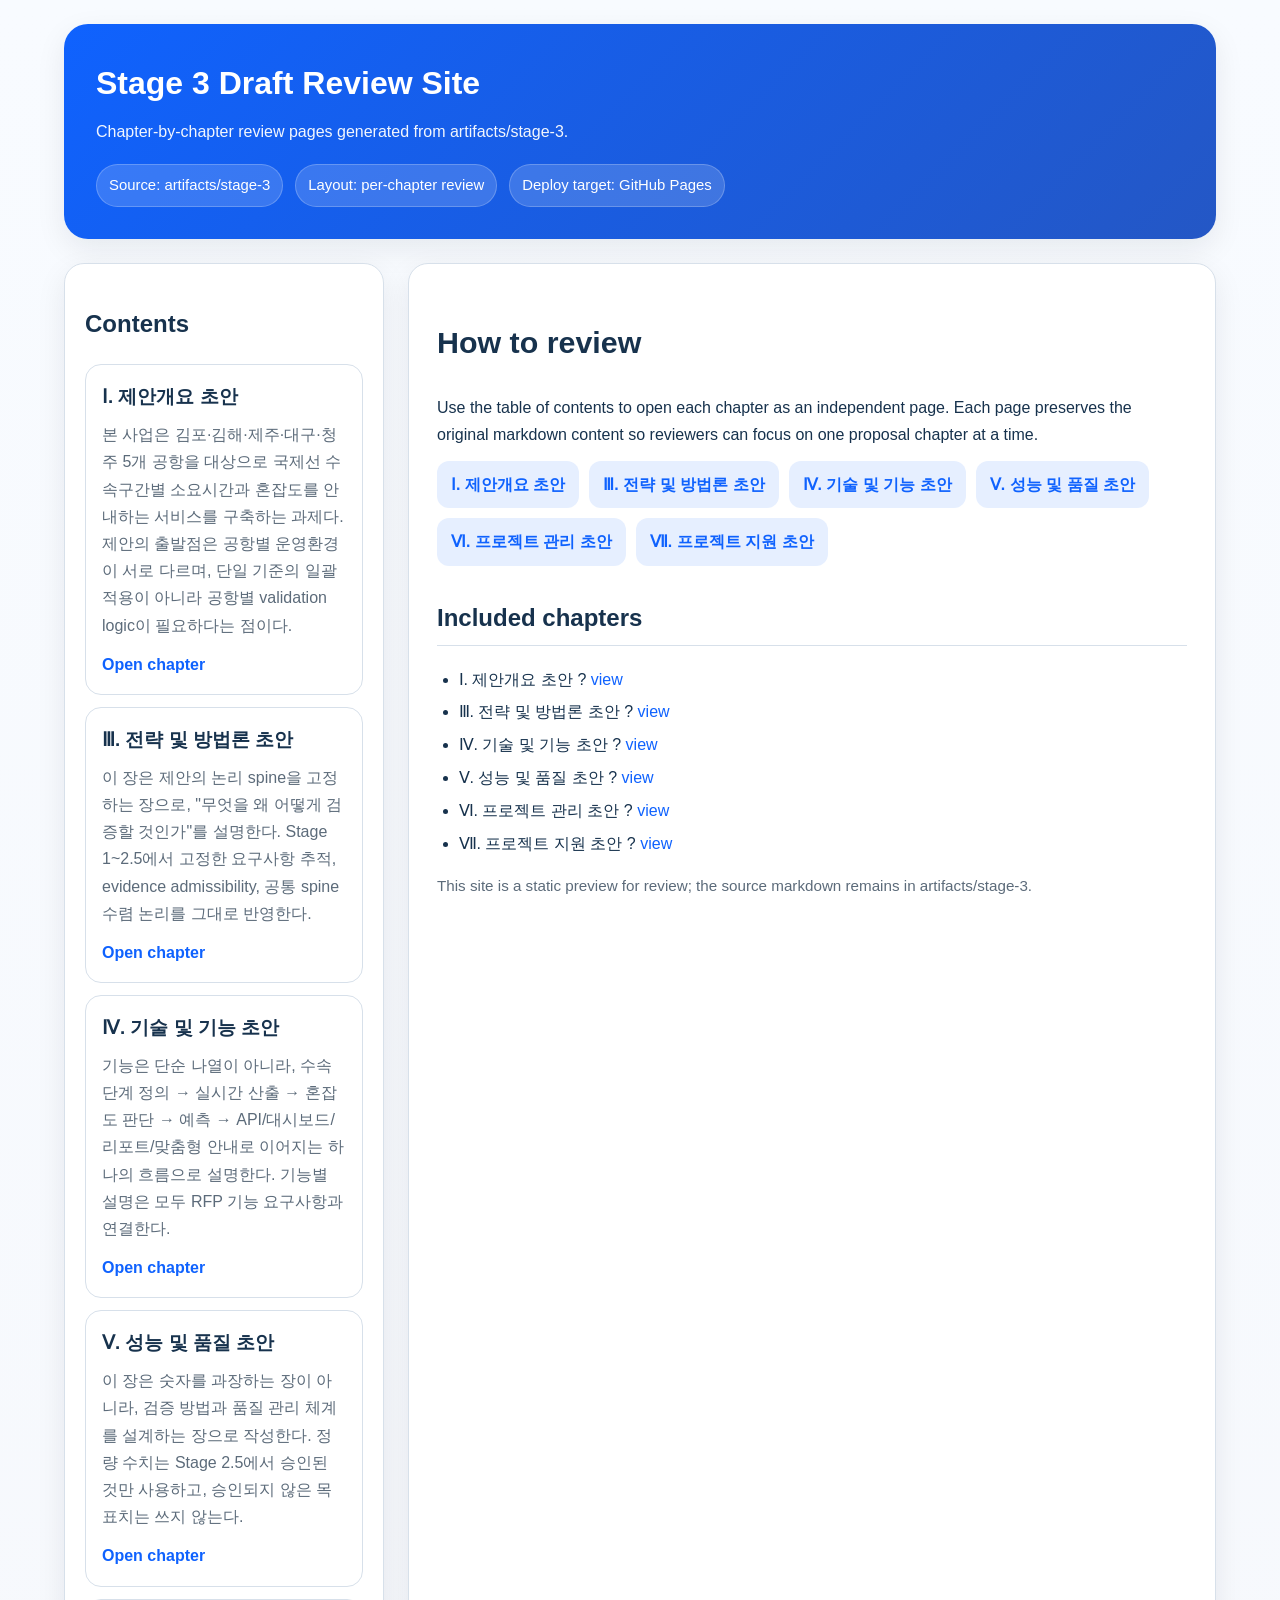
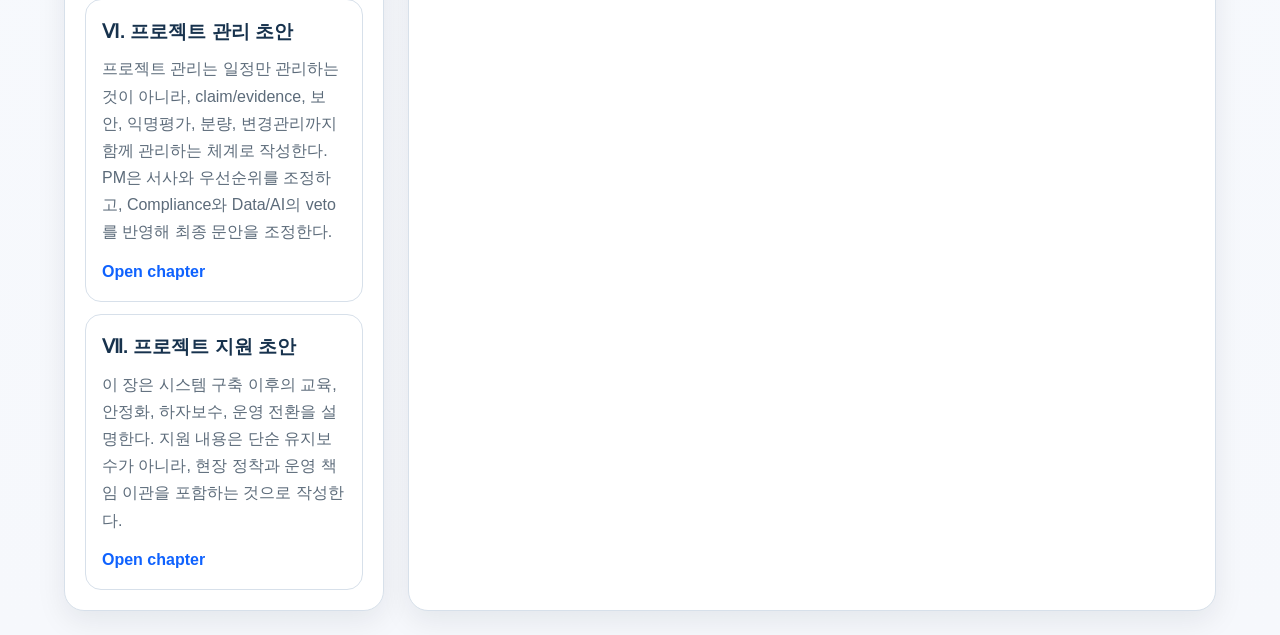
==== index.html @ 59d1afac "Expose stage-3 draft as a chaptered review site Build a static GitHub Pages-ready site from the stag" ====
<!DOCTYPE html>
<html lang="en">
<head>
  <meta charset="utf-8" />
  <meta name="viewport" content="width=device-width, initial-scale=1" />
  <title>Stage 3 Draft Review Site</title>
  <link rel="stylesheet" href="assets/style.css" />
</head>
<body>
  <div class="container">
    <section class="hero">
      <h1>Stage 3 Draft Review Site</h1>
      <p>Chapter-by-chapter review pages generated from artifacts/stage-3.</p>
      <div class="meta">
        <span class="badge">Source: artifacts/stage-3</span>
        <span class="badge">Layout: per-chapter review</span>
        <span class="badge">Deploy target: GitHub Pages</span>
      </div>
    </section>
    <div class="layout">
      <aside class="panel sidebar">
        <h2>Contents</h2>
        <div class="chapter-list"><div class="toc-item"><h3>Ⅰ. 제안개요 초안</h3><p>본 사업은 김포·김해·제주·대구·청주 5개 공항을 대상으로 국제선 수속구간별 소요시간과 혼잡도를 안내하는 서비스를 구축하는 과제다. 제안의 출발점은 공항별 운영환경이 서로 다르며, 단일 기준의 일괄 적용이 아니라 공항별 validation logic이 필요하다는 점이다.</p><a href="chapters/01_proposal_overview.html">Open chapter</a></div><div class="toc-item"><h3>Ⅲ. 전략 및 방법론 초안</h3><p>이 장은 제안의 논리 spine을 고정하는 장으로, &quot;무엇을 왜 어떻게 검증할 것인가&quot;를 설명한다. Stage 1~2.5에서 고정한 요구사항 추적, evidence admissibility, 공통 spine 수렴 논리를 그대로 반영한다.</p><a href="chapters/03_strategy_and_methodology.html">Open chapter</a></div><div class="toc-item"><h3>Ⅳ. 기술 및 기능 초안</h3><p>기능은 단순 나열이 아니라, 수속단계 정의 → 실시간 산출 → 혼잡도 판단 → 예측 → API/대시보드/리포트/맞춤형 안내로 이어지는 하나의 흐름으로 설명한다. 기능별 설명은 모두 RFP 기능 요구사항과 연결한다.</p><a href="chapters/04_technical_features.html">Open chapter</a></div><div class="toc-item"><h3>Ⅴ. 성능 및 품질 초안</h3><p>이 장은 숫자를 과장하는 장이 아니라, 검증 방법과 품질 관리 체계를 설계하는 장으로 작성한다. 정량 수치는 Stage 2.5에서 승인된 것만 사용하고, 승인되지 않은 목표치는 쓰지 않는다.</p><a href="chapters/05_performance_and_quality.html">Open chapter</a></div><div class="toc-item"><h3>Ⅵ. 프로젝트 관리 초안</h3><p>프로젝트 관리는 일정만 관리하는 것이 아니라, claim/evidence, 보안, 익명평가, 분량, 변경관리까지 함께 관리하는 체계로 작성한다. PM은 서사와 우선순위를 조정하고, Compliance와 Data/AI의 veto를 반영해 최종 문안을 조정한다.</p><a href="chapters/06_project_management.html">Open chapter</a></div><div class="toc-item"><h3>Ⅶ. 프로젝트 지원 초안</h3><p>이 장은 시스템 구축 이후의 교육, 안정화, 하자보수, 운영 전환을 설명한다. 지원 내용은 단순 유지보수가 아니라, 현장 정착과 운영 책임 이관을 포함하는 것으로 작성한다.</p><a href="chapters/07_project_support.html">Open chapter</a></div></div>
      </aside>
      <main class="panel content">
        <article>
          <h1>How to review</h1>
          <p>Use the table of contents to open each chapter as an independent page. Each page preserves the original markdown content so reviewers can focus on one proposal chapter at a time.</p>
          <div class="nav-row"><a class="button" href="chapters/01_proposal_overview.html">Ⅰ. 제안개요 초안 </a><a class="button" href="chapters/03_strategy_and_methodology.html">Ⅲ. 전략 및 방법론 초안 </a><a class="button" href="chapters/04_technical_features.html">Ⅳ. 기술 및 기능 초안 </a><a class="button" href="chapters/05_performance_and_quality.html">Ⅴ. 성능 및 품질 초안 </a><a class="button" href="chapters/06_project_management.html">Ⅵ. 프로젝트 관리 초안 </a><a class="button" href="chapters/07_project_support.html">Ⅶ. 프로젝트 지원 초안 </a></div>
          <h2>Included chapters</h2>
          <ul><li>Ⅰ. 제안개요 초안 ? <a href="chapters/01_proposal_overview.html">view</a></li><li>Ⅲ. 전략 및 방법론 초안 ? <a href="chapters/03_strategy_and_methodology.html">view</a></li><li>Ⅳ. 기술 및 기능 초안 ? <a href="chapters/04_technical_features.html">view</a></li><li>Ⅴ. 성능 및 품질 초안 ? <a href="chapters/05_performance_and_quality.html">view</a></li><li>Ⅵ. 프로젝트 관리 초안 ? <a href="chapters/06_project_management.html">view</a></li><li>Ⅶ. 프로젝트 지원 초안 ? <a href="chapters/07_project_support.html">view</a></li></ul>
          <p class="footer-note">This site is a static preview for review; the source markdown remains in artifacts/stage-3.</p>
        </article>
      </main>
    </div>
  </div>
</body>
</html>
---- assets/style.css ----
:root {
  --bg: #f6f8fc;
  --panel: #ffffff;
  --text: #17324d;
  --muted: #5c6b7a;
  --accent: #0f62fe;
  --accent-soft: rgba(15, 98, 254, 0.10);
  --border: #d7e0ea;
  --shadow: 0 10px 30px rgba(15, 23, 42, 0.08);
}
* { box-sizing: border-box; }
html, body { margin: 0; padding: 0; }
body {
  font-family: -apple-system, BlinkMacSystemFont, 'Segoe UI', 'Noto Sans KR', 'Apple SD Gothic Neo', sans-serif;
  background: linear-gradient(180deg, #f8fbff 0%, var(--bg) 100%);
  color: var(--text);
  line-height: 1.7;
}
a { color: var(--accent); text-decoration: none; }
a:hover { text-decoration: underline; }
.container { max-width: 1200px; margin: 0 auto; padding: 24px; }
.hero {
  background: linear-gradient(135deg, #0f62fe 0%, #2457c5 100%);
  color: white;
  border-radius: 24px;
  padding: 32px;
  box-shadow: var(--shadow);
  margin-bottom: 24px;
}
.hero h1 { margin: 0 0 8px; font-size: 2rem; }
.hero p { margin: 0; opacity: 0.95; }
.hero .meta { margin-top: 18px; display: flex; flex-wrap: wrap; gap: 12px; }
.badge {
  display: inline-flex;
  align-items: center;
  gap: 8px;
  padding: 8px 12px;
  border-radius: 999px;
  background: rgba(255,255,255,0.16);
  border: 1px solid rgba(255,255,255,0.22);
  font-size: 0.93rem;
}
.layout { display: grid; grid-template-columns: 320px minmax(0, 1fr); gap: 24px; }
.panel { background: var(--panel); border: 1px solid var(--border); border-radius: 20px; box-shadow: var(--shadow); }
.sidebar { padding: 20px; position: sticky; top: 20px; height: fit-content; }
.chapter-list { display: grid; gap: 12px; }
.chapter-card { padding: 14px 16px; border: 1px solid var(--border); border-radius: 16px; background: #fbfdff; }
.chapter-card strong { display: block; margin-bottom: 4px; }
.chapter-card small { color: var(--muted); }
.content { padding: 28px; }
.content article { max-width: 920px; }
.content h1 { font-size: 1.9rem; }
.content h2 { margin-top: 2rem; border-bottom: 1px solid var(--border); padding-bottom: .4rem; }
.content h3 { margin-top: 1.5rem; }
ul, ol { padding-left: 1.35rem; }
li + li { margin-top: .35rem; }
.content p { margin: .8rem 0; }
.nav-row { display: flex; flex-wrap: wrap; gap: 10px; margin-bottom: 18px; }
.button { display: inline-flex; align-items: center; gap: 8px; padding: 10px 14px; border-radius: 12px; background: var(--accent-soft); color: var(--accent); font-weight: 600; }
.footer-note { margin-top: 20px; color: var(--muted); font-size: 0.95rem; }
.toc-grid { display: grid; gap: 16px; }
.toc-item { border: 1px solid var(--border); border-radius: 16px; padding: 16px; background: #fff; }
.toc-item h3 { margin: 0 0 8px; }
.toc-item p { margin: 0 0 12px; color: var(--muted); }
.toc-item a { font-weight: 700; }
@media (max-width: 960px) { .layout { grid-template-columns: 1fr; } .sidebar { position: static; } }
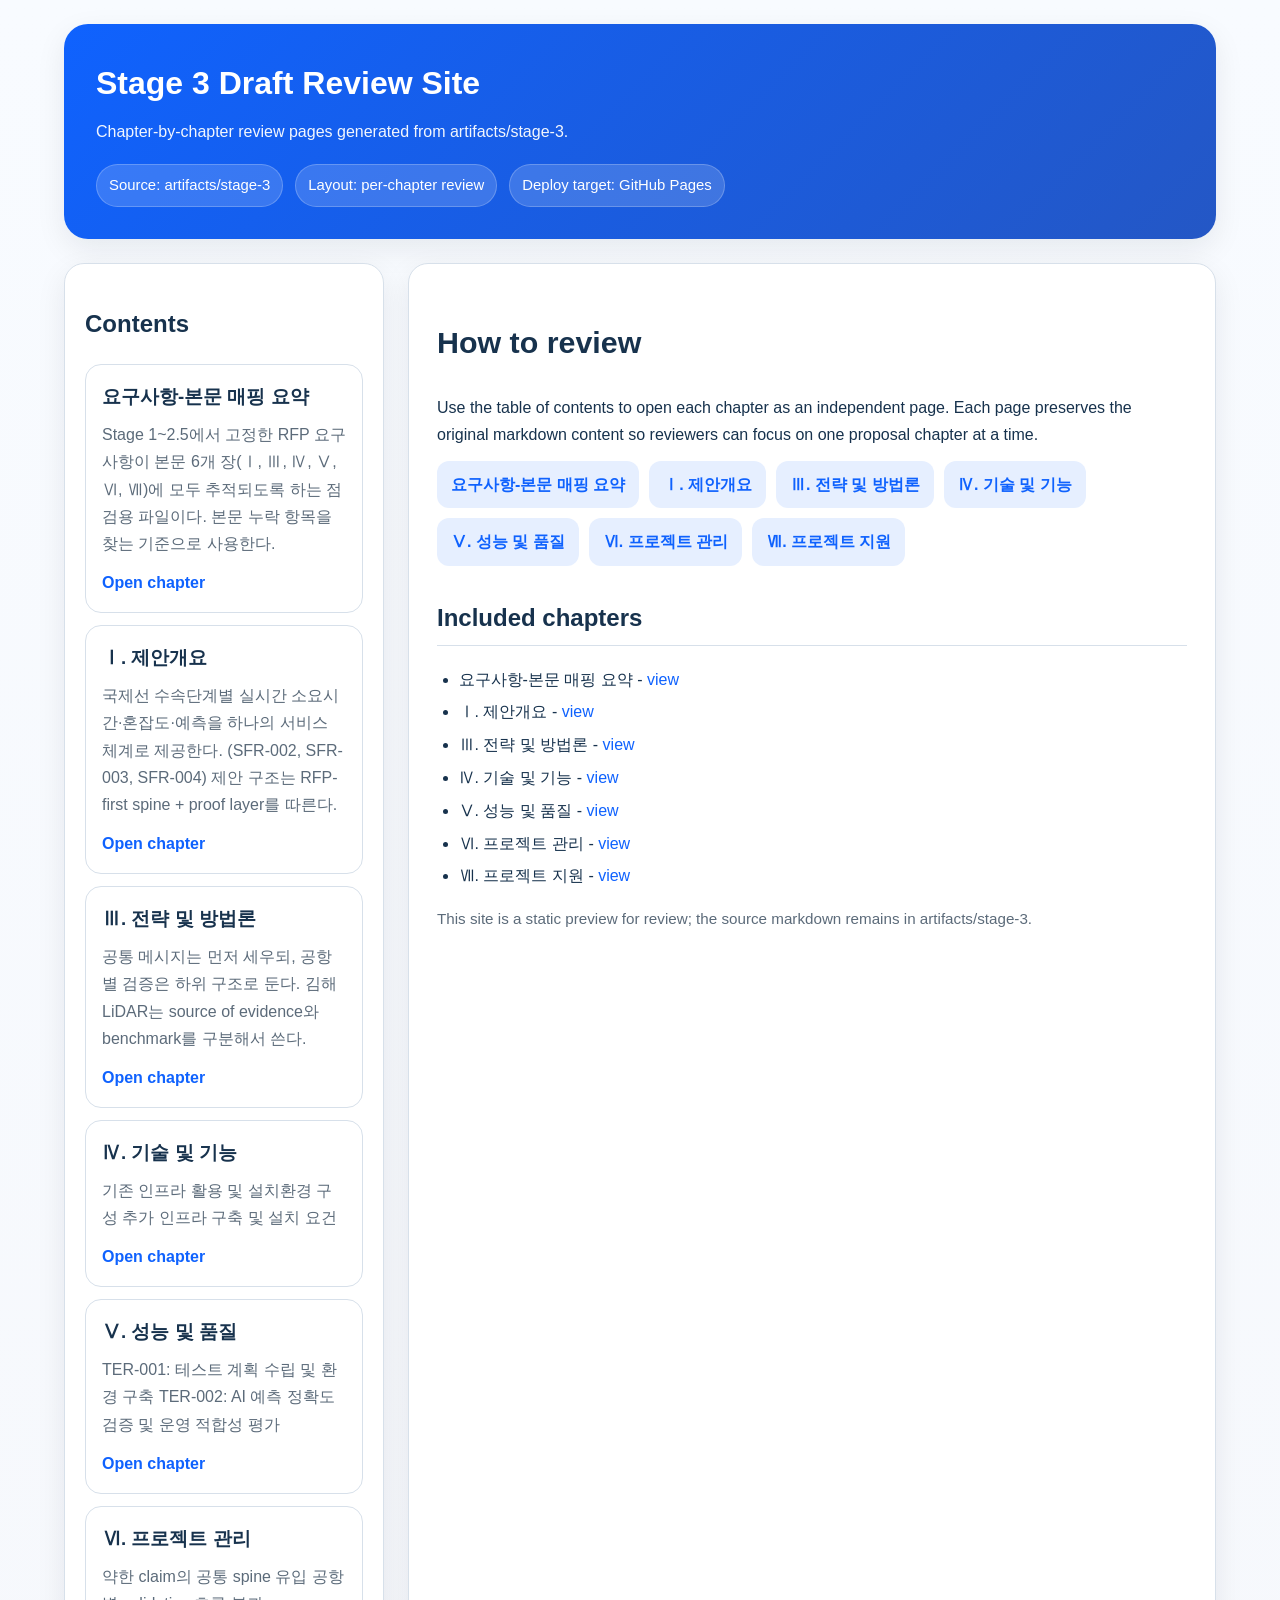
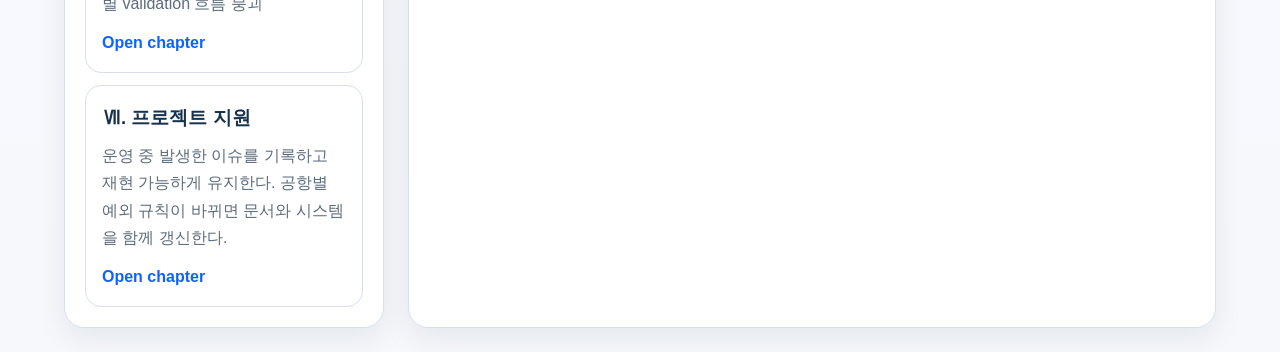
==== commit 6a15aed4: "Include the full stage-3 proposal set in GitHub Pages review site The review site now includes the m" ====
--- a/index.html
+++ b/index.html
@@ -1,5 +1,5 @@
 <!DOCTYPE html>
-<html lang="en">
+<html lang="ko">
 <head>
   <meta charset="utf-8" />
   <meta name="viewport" content="width=device-width, initial-scale=1" />
@@ -20,15 +20,15 @@
     <div class="layout">
       <aside class="panel sidebar">
         <h2>Contents</h2>
-        <div class="chapter-list"><div class="toc-item"><h3>Ⅰ. 제안개요 초안</h3><p>본 사업은 김포·김해·제주·대구·청주 5개 공항을 대상으로 국제선 수속구간별 소요시간과 혼잡도를 안내하는 서비스를 구축하는 과제다. 제안의 출발점은 공항별 운영환경이 서로 다르며, 단일 기준의 일괄 적용이 아니라 공항별 validation logic이 필요하다는 점이다.</p><a href="chapters/01_proposal_overview.html">Open chapter</a></div><div class="toc-item"><h3>Ⅲ. 전략 및 방법론 초안</h3><p>이 장은 제안의 논리 spine을 고정하는 장으로, &quot;무엇을 왜 어떻게 검증할 것인가&quot;를 설명한다. Stage 1~2.5에서 고정한 요구사항 추적, evidence admissibility, 공통 spine 수렴 논리를 그대로 반영한다.</p><a href="chapters/03_strategy_and_methodology.html">Open chapter</a></div><div class="toc-item"><h3>Ⅳ. 기술 및 기능 초안</h3><p>기능은 단순 나열이 아니라, 수속단계 정의 → 실시간 산출 → 혼잡도 판단 → 예측 → API/대시보드/리포트/맞춤형 안내로 이어지는 하나의 흐름으로 설명한다. 기능별 설명은 모두 RFP 기능 요구사항과 연결한다.</p><a href="chapters/04_technical_features.html">Open chapter</a></div><div class="toc-item"><h3>Ⅴ. 성능 및 품질 초안</h3><p>이 장은 숫자를 과장하는 장이 아니라, 검증 방법과 품질 관리 체계를 설계하는 장으로 작성한다. 정량 수치는 Stage 2.5에서 승인된 것만 사용하고, 승인되지 않은 목표치는 쓰지 않는다.</p><a href="chapters/05_performance_and_quality.html">Open chapter</a></div><div class="toc-item"><h3>Ⅵ. 프로젝트 관리 초안</h3><p>프로젝트 관리는 일정만 관리하는 것이 아니라, claim/evidence, 보안, 익명평가, 분량, 변경관리까지 함께 관리하는 체계로 작성한다. PM은 서사와 우선순위를 조정하고, Compliance와 Data/AI의 veto를 반영해 최종 문안을 조정한다.</p><a href="chapters/06_project_management.html">Open chapter</a></div><div class="toc-item"><h3>Ⅶ. 프로젝트 지원 초안</h3><p>이 장은 시스템 구축 이후의 교육, 안정화, 하자보수, 운영 전환을 설명한다. 지원 내용은 단순 유지보수가 아니라, 현장 정착과 운영 책임 이관을 포함하는 것으로 작성한다.</p><a href="chapters/07_project_support.html">Open chapter</a></div></div>
+        <div class="chapter-list"><div class="toc-item"><h3>요구사항-본문 매핑 요약</h3><p>Stage 1~2.5에서 고정한 RFP 요구사항이 본문 6개 장(Ⅰ, Ⅲ, Ⅳ, Ⅴ, Ⅵ, Ⅶ)에 모두 추적되도록 하는 점검용 파일이다. 본문 누락 항목을 찾는 기준으로 사용한다.</p><a href="chapters/00_requirement_body_coverage.html">Open chapter</a></div><div class="toc-item"><h3>Ⅰ. 제안개요</h3><p>국제선 수속단계별 실시간 소요시간·혼잡도·예측을 하나의 서비스 체계로 제공한다. (SFR-002, SFR-003, SFR-004) 제안 구조는 RFP-first spine + proof layer를 따른다.</p><a href="chapters/01_proposal_overview.html">Open chapter</a></div><div class="toc-item"><h3>Ⅲ. 전략 및 방법론</h3><p>공통 메시지는 먼저 세우되, 공항별 검증은 하위 구조로 둔다. 김해 LiDAR는 source of evidence와 benchmark를 구분해서 쓴다.</p><a href="chapters/03_strategy_and_methodology.html">Open chapter</a></div><div class="toc-item"><h3>Ⅳ. 기술 및 기능</h3><p>기존 인프라 활용 및 설치환경 구성 추가 인프라 구축 및 설치 요건</p><a href="chapters/04_technical_features.html">Open chapter</a></div><div class="toc-item"><h3>Ⅴ. 성능 및 품질</h3><p>TER-001: 테스트 계획 수립 및 환경 구축 TER-002: AI 예측 정확도 검증 및 운영 적합성 평가</p><a href="chapters/05_performance_and_quality.html">Open chapter</a></div><div class="toc-item"><h3>Ⅵ. 프로젝트 관리</h3><p>약한 claim의 공통 spine 유입 공항별 validation 흐름 붕괴</p><a href="chapters/06_project_management.html">Open chapter</a></div><div class="toc-item"><h3>Ⅶ. 프로젝트 지원</h3><p>운영 중 발생한 이슈를 기록하고 재현 가능하게 유지한다. 공항별 예외 규칙이 바뀌면 문서와 시스템을 함께 갱신한다.</p><a href="chapters/07_project_support.html">Open chapter</a></div></div>
       </aside>
       <main class="panel content">
         <article>
           <h1>How to review</h1>
           <p>Use the table of contents to open each chapter as an independent page. Each page preserves the original markdown content so reviewers can focus on one proposal chapter at a time.</p>
-          <div class="nav-row"><a class="button" href="chapters/01_proposal_overview.html">Ⅰ. 제안개요 초안 </a><a class="button" href="chapters/03_strategy_and_methodology.html">Ⅲ. 전략 및 방법론 초안 </a><a class="button" href="chapters/04_technical_features.html">Ⅳ. 기술 및 기능 초안 </a><a class="button" href="chapters/05_performance_and_quality.html">Ⅴ. 성능 및 품질 초안 </a><a class="button" href="chapters/06_project_management.html">Ⅵ. 프로젝트 관리 초안 </a><a class="button" href="chapters/07_project_support.html">Ⅶ. 프로젝트 지원 초안 </a></div>
+          <div class="nav-row"><a class="button" href="chapters/00_requirement_body_coverage.html">요구사항-본문 매핑 요약 </a><a class="button" href="chapters/01_proposal_overview.html">Ⅰ. 제안개요 </a><a class="button" href="chapters/03_strategy_and_methodology.html">Ⅲ. 전략 및 방법론 </a><a class="button" href="chapters/04_technical_features.html">Ⅳ. 기술 및 기능 </a><a class="button" href="chapters/05_performance_and_quality.html">Ⅴ. 성능 및 품질 </a><a class="button" href="chapters/06_project_management.html">Ⅵ. 프로젝트 관리 </a><a class="button" href="chapters/07_project_support.html">Ⅶ. 프로젝트 지원 </a></div>
           <h2>Included chapters</h2>
-          <ul><li>Ⅰ. 제안개요 초안 ? <a href="chapters/01_proposal_overview.html">view</a></li><li>Ⅲ. 전략 및 방법론 초안 ? <a href="chapters/03_strategy_and_methodology.html">view</a></li><li>Ⅳ. 기술 및 기능 초안 ? <a href="chapters/04_technical_features.html">view</a></li><li>Ⅴ. 성능 및 품질 초안 ? <a href="chapters/05_performance_and_quality.html">view</a></li><li>Ⅵ. 프로젝트 관리 초안 ? <a href="chapters/06_project_management.html">view</a></li><li>Ⅶ. 프로젝트 지원 초안 ? <a href="chapters/07_project_support.html">view</a></li></ul>
+          <ul><li>요구사항-본문 매핑 요약 - <a href="chapters/00_requirement_body_coverage.html">view</a></li><li>Ⅰ. 제안개요 - <a href="chapters/01_proposal_overview.html">view</a></li><li>Ⅲ. 전략 및 방법론 - <a href="chapters/03_strategy_and_methodology.html">view</a></li><li>Ⅳ. 기술 및 기능 - <a href="chapters/04_technical_features.html">view</a></li><li>Ⅴ. 성능 및 품질 - <a href="chapters/05_performance_and_quality.html">view</a></li><li>Ⅵ. 프로젝트 관리 - <a href="chapters/06_project_management.html">view</a></li><li>Ⅶ. 프로젝트 지원 - <a href="chapters/07_project_support.html">view</a></li></ul>
           <p class="footer-note">This site is a static preview for review; the source markdown remains in artifacts/stage-3.</p>
         </article>
       </main>
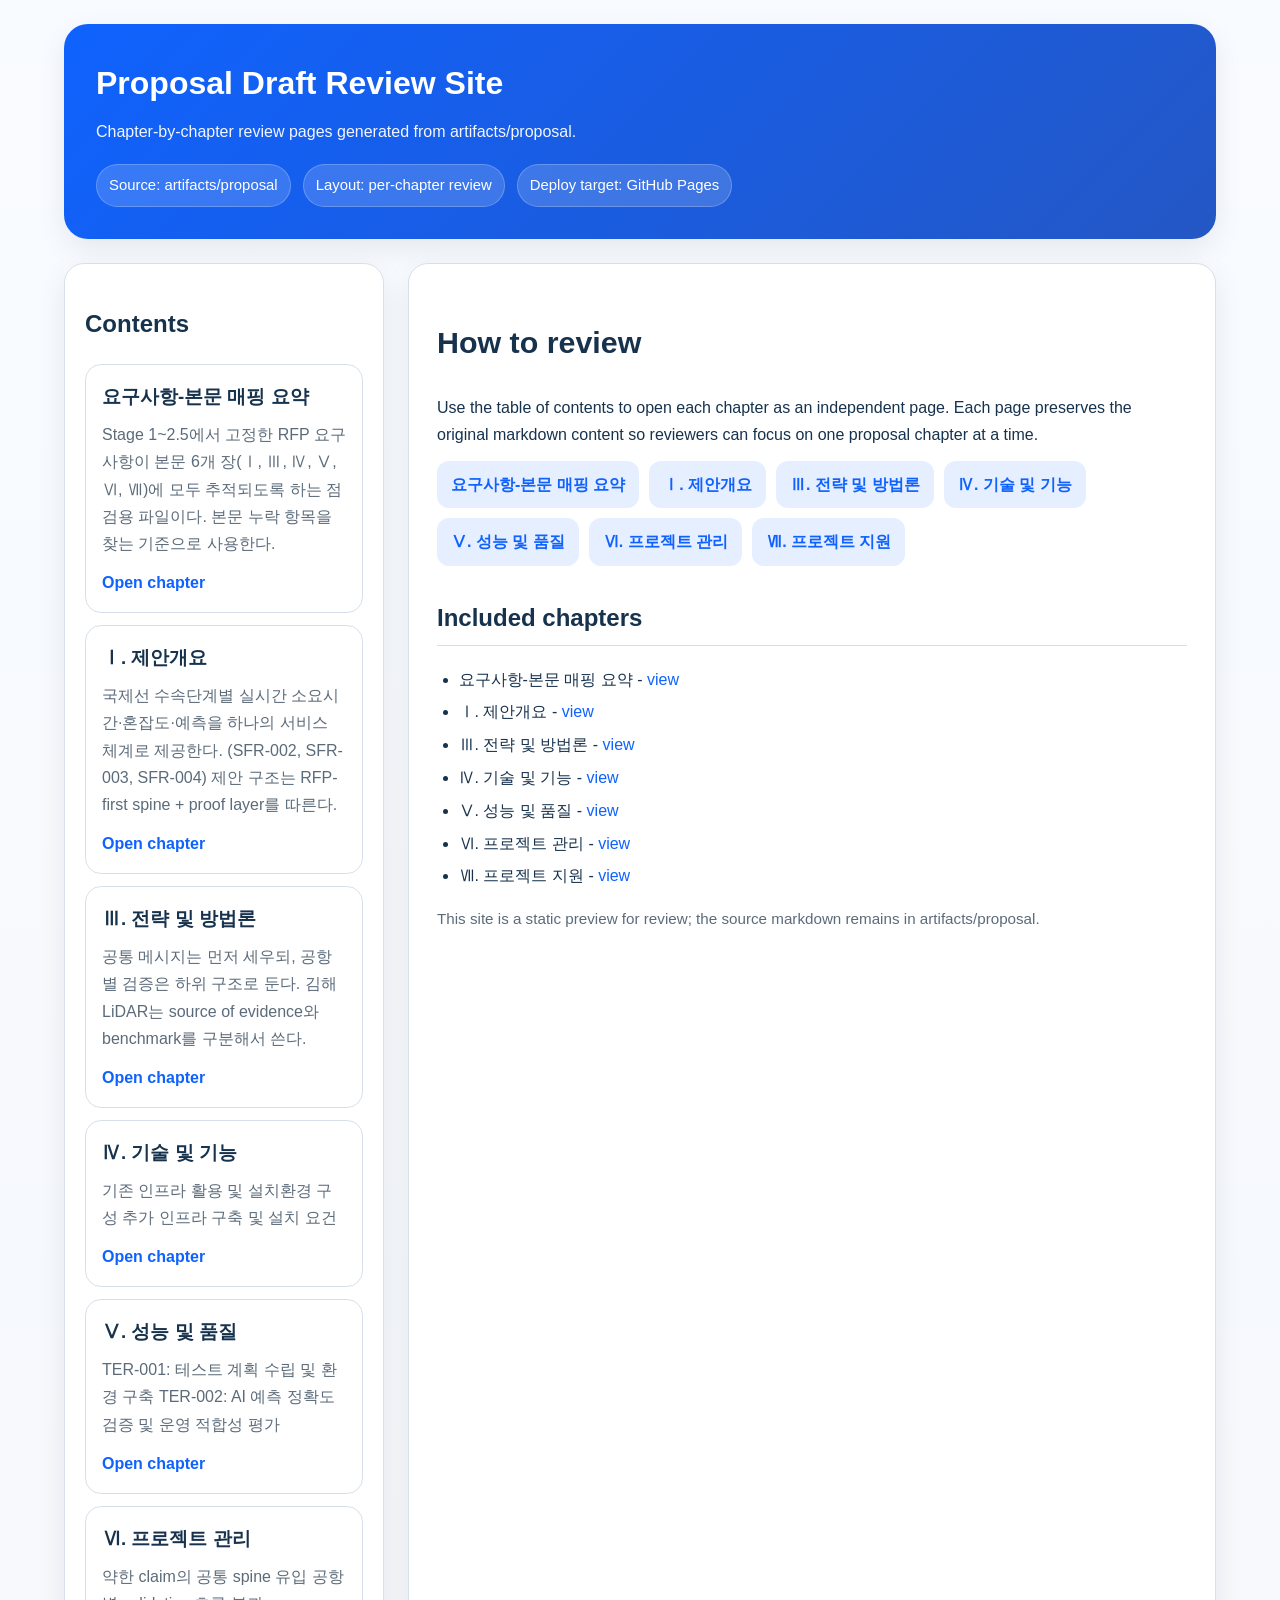
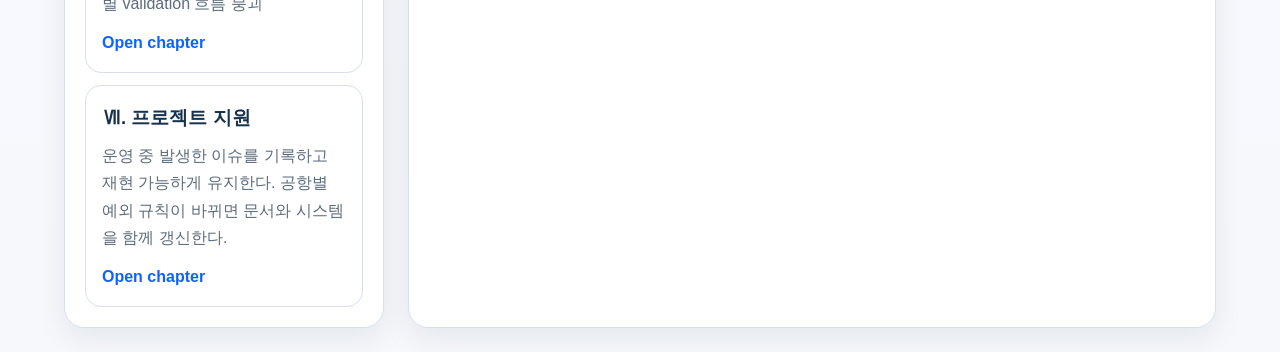
==== commit e230c2d3: "Repoint the review site from stage-3 to the proposal folder The published Pages site now reflects ar" ====
--- a/index.html
+++ b/index.html
@@ -3,16 +3,16 @@
 <head>
   <meta charset="utf-8" />
   <meta name="viewport" content="width=device-width, initial-scale=1" />
-  <title>Stage 3 Draft Review Site</title>
+  <title>Proposal Draft Review Site</title>
   <link rel="stylesheet" href="assets/style.css" />
 </head>
 <body>
   <div class="container">
     <section class="hero">
-      <h1>Stage 3 Draft Review Site</h1>
-      <p>Chapter-by-chapter review pages generated from artifacts/stage-3.</p>
+      <h1>Proposal Draft Review Site</h1>
+      <p>Chapter-by-chapter review pages generated from artifacts/proposal.</p>
       <div class="meta">
-        <span class="badge">Source: artifacts/stage-3</span>
+        <span class="badge">Source: artifacts/proposal</span>
         <span class="badge">Layout: per-chapter review</span>
         <span class="badge">Deploy target: GitHub Pages</span>
       </div>
@@ -29,7 +29,7 @@
           <div class="nav-row"><a class="button" href="chapters/00_requirement_body_coverage.html">요구사항-본문 매핑 요약 </a><a class="button" href="chapters/01_proposal_overview.html">Ⅰ. 제안개요 </a><a class="button" href="chapters/03_strategy_and_methodology.html">Ⅲ. 전략 및 방법론 </a><a class="button" href="chapters/04_technical_features.html">Ⅳ. 기술 및 기능 </a><a class="button" href="chapters/05_performance_and_quality.html">Ⅴ. 성능 및 품질 </a><a class="button" href="chapters/06_project_management.html">Ⅵ. 프로젝트 관리 </a><a class="button" href="chapters/07_project_support.html">Ⅶ. 프로젝트 지원 </a></div>
           <h2>Included chapters</h2>
           <ul><li>요구사항-본문 매핑 요약 - <a href="chapters/00_requirement_body_coverage.html">view</a></li><li>Ⅰ. 제안개요 - <a href="chapters/01_proposal_overview.html">view</a></li><li>Ⅲ. 전략 및 방법론 - <a href="chapters/03_strategy_and_methodology.html">view</a></li><li>Ⅳ. 기술 및 기능 - <a href="chapters/04_technical_features.html">view</a></li><li>Ⅴ. 성능 및 품질 - <a href="chapters/05_performance_and_quality.html">view</a></li><li>Ⅵ. 프로젝트 관리 - <a href="chapters/06_project_management.html">view</a></li><li>Ⅶ. 프로젝트 지원 - <a href="chapters/07_project_support.html">view</a></li></ul>
-          <p class="footer-note">This site is a static preview for review; the source markdown remains in artifacts/stage-3.</p>
+          <p class="footer-note">This site is a static preview for review; the source markdown remains in artifacts/proposal.</p>
         </article>
       </main>
     </div>
